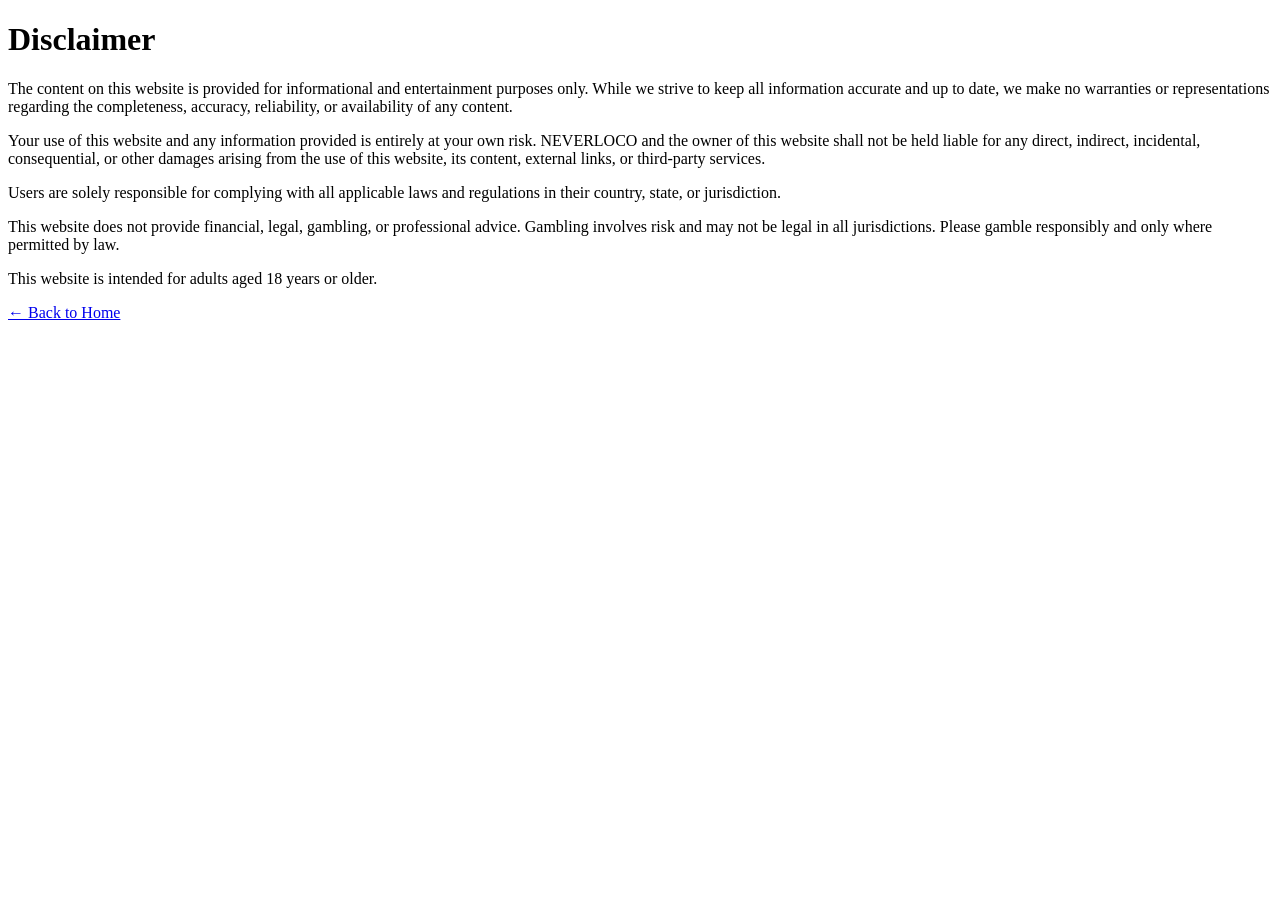
==== disclaimer.html @ 7003362d "Create disclaimer.html" ====
<!DOCTYPE html>
<html lang="en">
<head>
    <meta charset="UTF-8">
    <meta name="viewport" content="width=device-width, initial-scale=1.0">
    <title>Disclaimer - NEVERLOCO</title>
</head>
<body>

    <h1>Disclaimer</h1>

    <p>
        The content on this website is provided for informational and entertainment purposes only.
        While we strive to keep all information accurate and up to date, we make no warranties or
        representations regarding the completeness, accuracy, reliability, or availability of any content.
    </p>

    <p>
        Your use of this website and any information provided is entirely at your own risk.
        NEVERLOCO and the owner of this website shall not be held liable for any direct, indirect,
        incidental, consequential, or other damages arising from the use of this website, its content,
        external links, or third-party services.
    </p>

    <p>
        Users are solely responsible for complying with all applicable laws and regulations in their
        country, state, or jurisdiction.
    </p>

    <p>
        This website does not provide financial, legal, gambling, or professional advice.
        Gambling involves risk and may not be legal in all jurisdictions.
        Please gamble responsibly and only where permitted by law.
    </p>

    <p>
        This website is intended for adults aged 18 years or older.
    </p>

    <p>
        <a href="index.html">← Back to Home</a>
    </p>

</body>
</html>
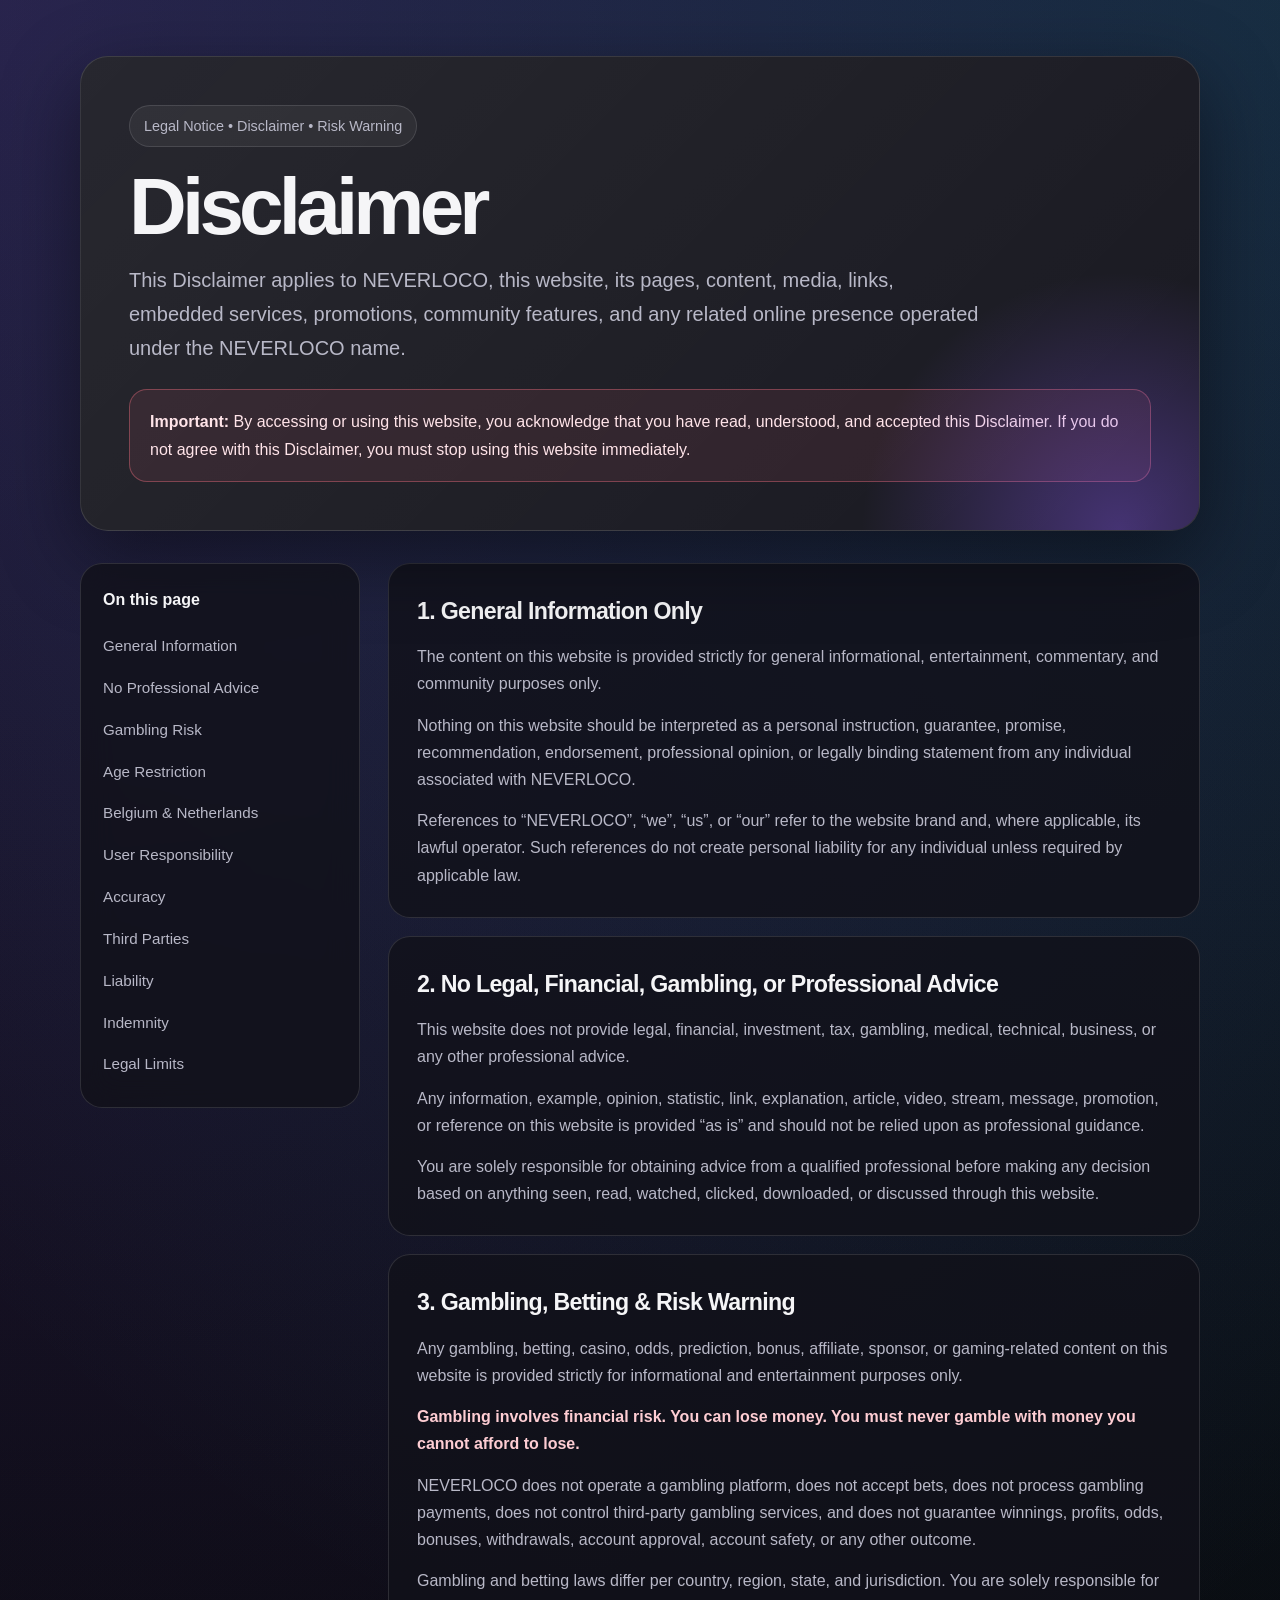
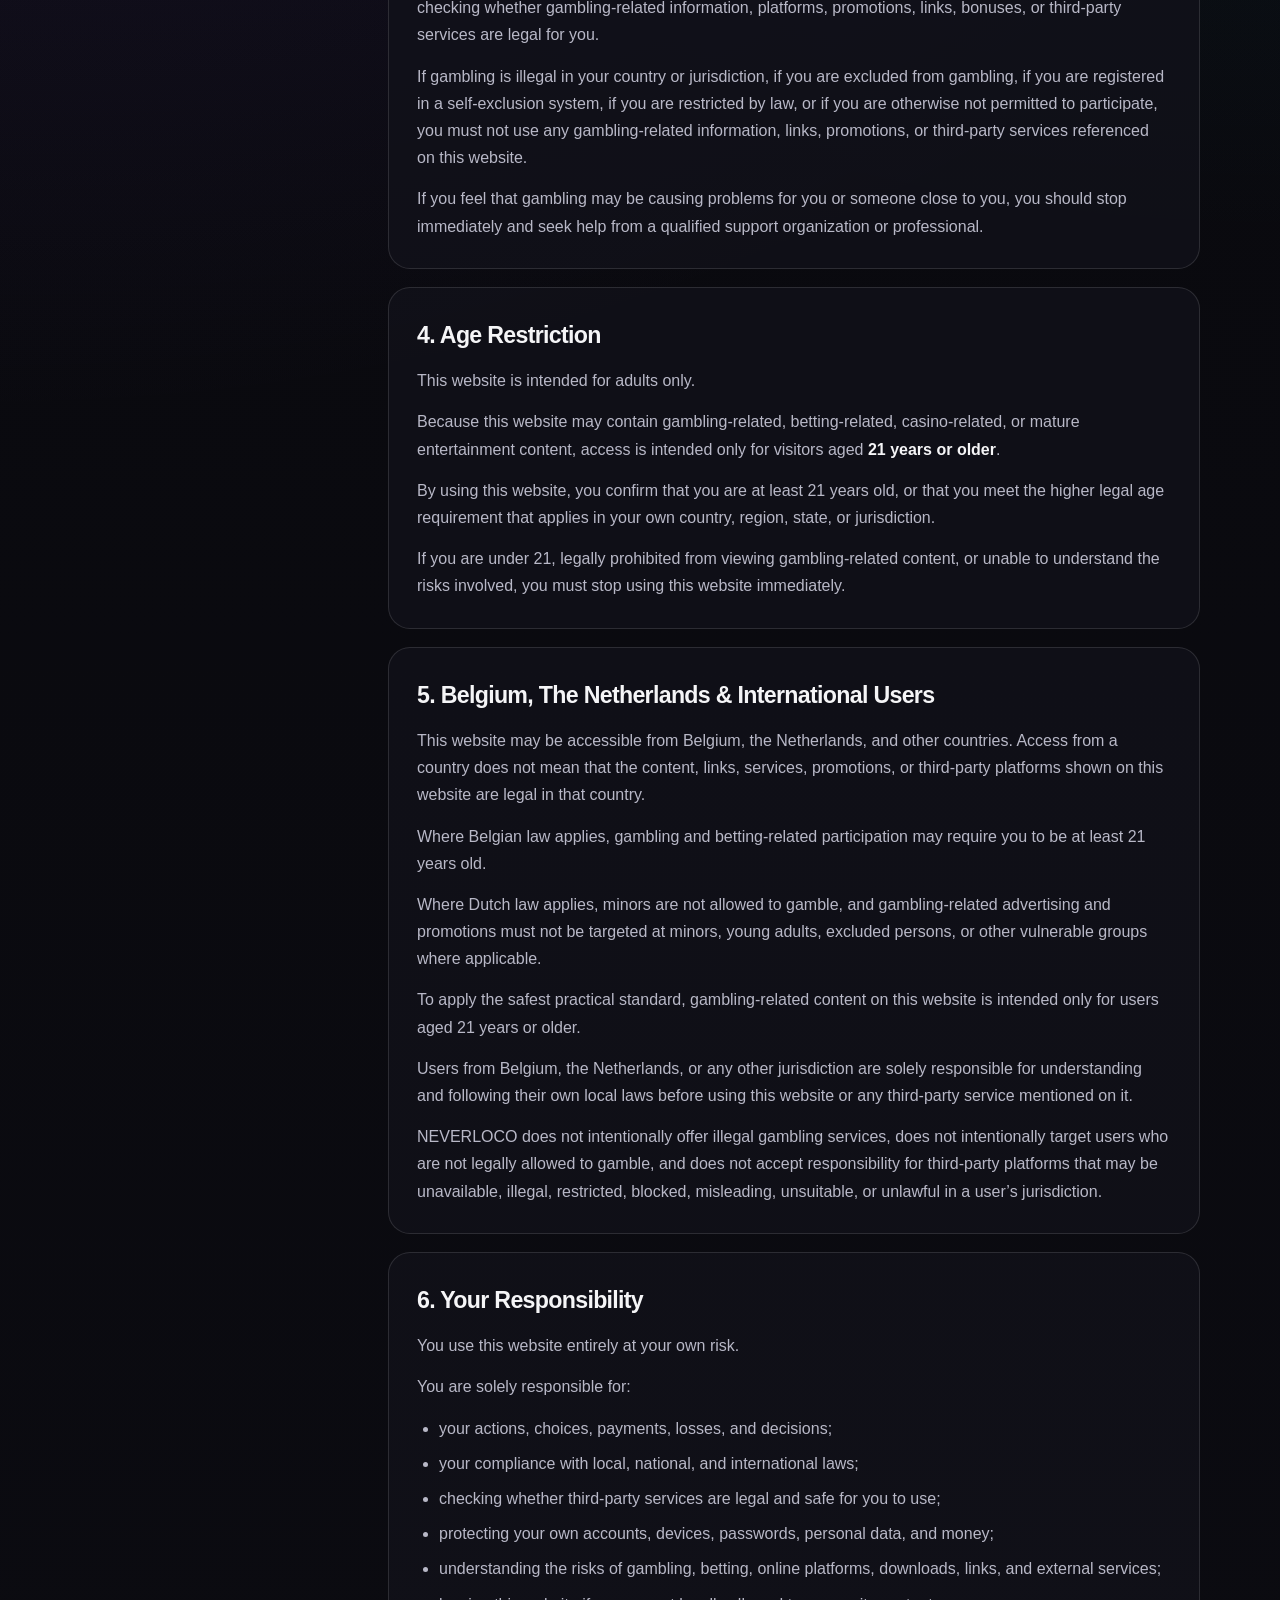
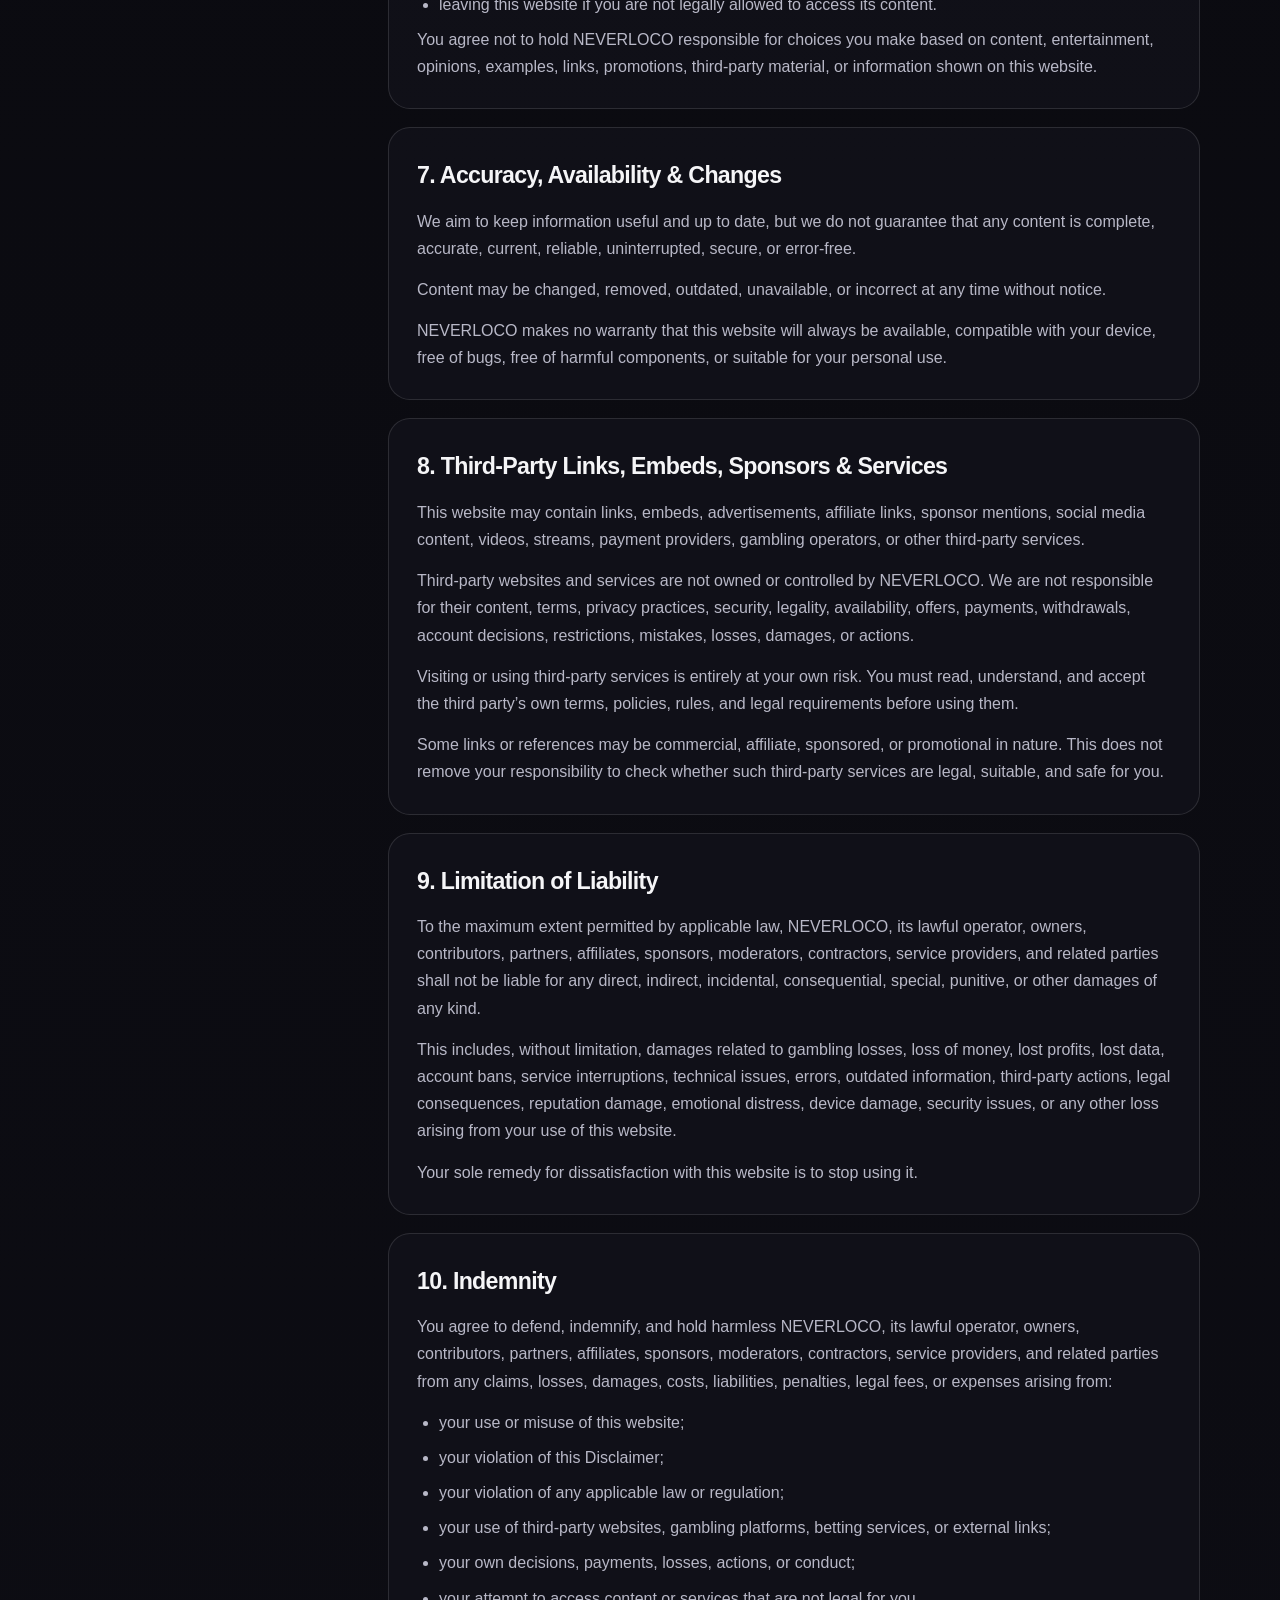
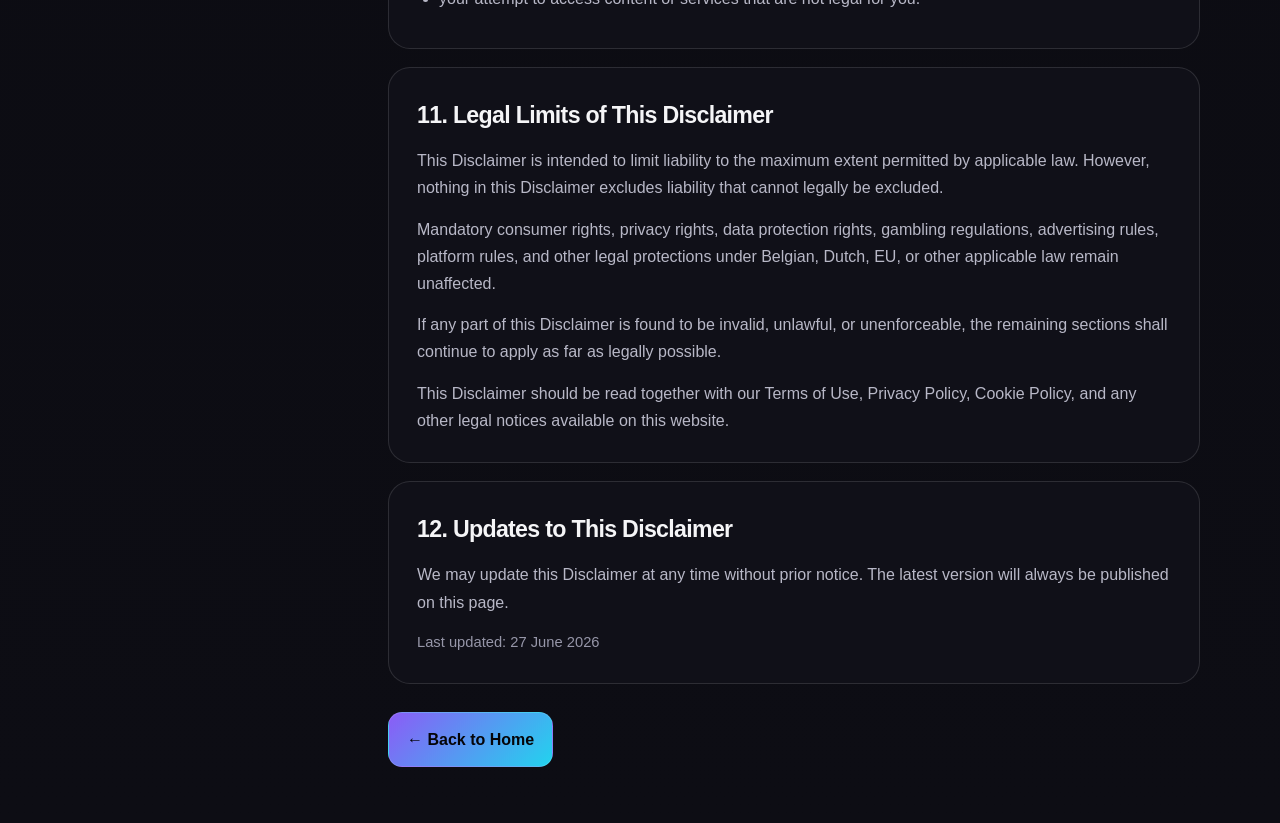
==== commit bc91660b: "Update disclaimer.html" ====
--- a/disclaimer.html
+++ b/disclaimer.html
@@ -1,45 +1,599 @@
 <!DOCTYPE html>
 <html lang="en">
 <head>
-    <meta charset="UTF-8">
-    <meta name="viewport" content="width=device-width, initial-scale=1.0">
+    <meta charset="UTF-8" />
+    <meta name="viewport" content="width=device-width, initial-scale=1.0" />
+    <meta name="robots" content="index, follow" />
+    <meta name="description" content="Disclaimer for NEVERLOCO. Important legal information about website use, liability, third-party links, gambling risk, Belgium, the Netherlands, and user responsibility." />
+
     <title>Disclaimer - NEVERLOCO</title>
+
+    <style>
+        :root {
+            --bg: #08080c;
+            --card: #12121a;
+            --card-soft: #181824;
+            --text: #f5f5f7;
+            --muted: #b8b8c7;
+            --accent: #8b5cf6;
+            --accent-2: #22d3ee;
+            --warning: #fb7185;
+            --border: rgba(255, 255, 255, 0.12);
+            --shadow: 0 25px 80px rgba(0, 0, 0, 0.45);
+        }
+
+        * {
+            box-sizing: border-box;
+        }
+
+        html {
+            scroll-behavior: smooth;
+        }
+
+        body {
+            margin: 0;
+            font-family: Inter, Arial, Helvetica, sans-serif;
+            background:
+                radial-gradient(circle at top left, rgba(139, 92, 246, 0.24), transparent 35%),
+                radial-gradient(circle at top right, rgba(34, 211, 238, 0.16), transparent 32%),
+                linear-gradient(180deg, #08080c 0%, #0d0d14 100%);
+            color: var(--text);
+            line-height: 1.7;
+        }
+
+        a {
+            color: inherit;
+        }
+
+        .page {
+            width: min(1120px, calc(100% - 32px));
+            margin: 0 auto;
+            padding: 56px 0;
+        }
+
+        .hero {
+            position: relative;
+            overflow: hidden;
+            padding: 48px;
+            border: 1px solid var(--border);
+            border-radius: 28px;
+            background:
+                linear-gradient(135deg, rgba(255, 255, 255, 0.09), rgba(255, 255, 255, 0.03)),
+                var(--card);
+            box-shadow: var(--shadow);
+        }
+
+        .hero::after {
+            content: "";
+            position: absolute;
+            right: -180px;
+            bottom: -260px;
+            width: 520px;
+            height: 520px;
+            background: radial-gradient(circle, rgba(139, 92, 246, 0.38), transparent 70%);
+            pointer-events: none;
+        }
+
+        .badge {
+            display: inline-flex;
+            align-items: center;
+            gap: 8px;
+            padding: 8px 14px;
+            border: 1px solid var(--border);
+            border-radius: 999px;
+            color: var(--muted);
+            background: rgba(255, 255, 255, 0.05);
+            font-size: 0.9rem;
+            margin-bottom: 22px;
+        }
+
+        h1 {
+            margin: 0 0 18px;
+            font-size: clamp(2.5rem, 7vw, 5rem);
+            line-height: 0.95;
+            letter-spacing: -0.06em;
+        }
+
+        .lead {
+            max-width: 850px;
+            font-size: clamp(1.05rem, 2vw, 1.25rem);
+            color: var(--muted);
+            margin: 0;
+        }
+
+        .notice {
+            margin-top: 24px;
+            padding: 18px 20px;
+            border: 1px solid rgba(251, 113, 133, 0.38);
+            border-radius: 18px;
+            background: rgba(251, 113, 133, 0.09);
+            color: #ffe4e9;
+        }
+
+        .content {
+            display: grid;
+            grid-template-columns: 280px 1fr;
+            gap: 28px;
+            margin-top: 32px;
+            align-items: start;
+        }
+
+        .toc {
+            position: sticky;
+            top: 24px;
+            padding: 22px;
+            border: 1px solid var(--border);
+            border-radius: 22px;
+            background: rgba(18, 18, 26, 0.82);
+            backdrop-filter: blur(16px);
+        }
+
+        .toc strong {
+            display: block;
+            margin-bottom: 12px;
+        }
+
+        .toc a {
+            display: block;
+            color: var(--muted);
+            text-decoration: none;
+            padding: 8px 0;
+            font-size: 0.95rem;
+        }
+
+        .toc a:hover {
+            color: var(--text);
+        }
+
+        section {
+            padding: 28px;
+            border: 1px solid var(--border);
+            border-radius: 22px;
+            background: rgba(18, 18, 26, 0.82);
+            margin-bottom: 18px;
+        }
+
+        h2 {
+            margin: 0 0 12px;
+            font-size: 1.45rem;
+            letter-spacing: -0.03em;
+        }
+
+        p {
+            margin: 0 0 14px;
+            color: var(--muted);
+        }
+
+        p:last-child {
+            margin-bottom: 0;
+        }
+
+        ul {
+            margin: 12px 0 0;
+            padding-left: 22px;
+            color: var(--muted);
+        }
+
+        li {
+            margin-bottom: 8px;
+        }
+
+        .strong {
+            color: var(--text);
+            font-weight: 700;
+        }
+
+        .warning {
+            color: #fecdd3;
+            font-weight: 700;
+        }
+
+        .footer-actions {
+            display: flex;
+            flex-wrap: wrap;
+            gap: 12px;
+            margin-top: 28px;
+        }
+
+        .button {
+            display: inline-flex;
+            align-items: center;
+            justify-content: center;
+            padding: 13px 18px;
+            border-radius: 14px;
+            text-decoration: none;
+            font-weight: 700;
+            border: 1px solid var(--border);
+            background: linear-gradient(135deg, var(--accent), var(--accent-2));
+            color: #050508;
+        }
+
+        .button.secondary {
+            background: rgba(255, 255, 255, 0.06);
+            color: var(--text);
+        }
+
+        .small {
+            font-size: 0.92rem;
+            color: #9696a8;
+        }
+
+        @media (max-width: 860px) {
+            .page {
+                width: min(100% - 24px, 1120px);
+                padding: 32px 0;
+            }
+
+            .hero {
+                padding: 32px 24px;
+            }
+
+            .content {
+                grid-template-columns: 1fr;
+            }
+
+            .toc {
+                position: relative;
+                top: 0;
+            }
+
+            section {
+                padding: 22px;
+            }
+        }
+    </style>
 </head>
+
 <body>
-
-    <h1>Disclaimer</h1>
-
-    <p>
-        The content on this website is provided for informational and entertainment purposes only.
-        While we strive to keep all information accurate and up to date, we make no warranties or
-        representations regarding the completeness, accuracy, reliability, or availability of any content.
-    </p>
-
-    <p>
-        Your use of this website and any information provided is entirely at your own risk.
-        NEVERLOCO and the owner of this website shall not be held liable for any direct, indirect,
-        incidental, consequential, or other damages arising from the use of this website, its content,
-        external links, or third-party services.
-    </p>
-
-    <p>
-        Users are solely responsible for complying with all applicable laws and regulations in their
-        country, state, or jurisdiction.
-    </p>
-
-    <p>
-        This website does not provide financial, legal, gambling, or professional advice.
-        Gambling involves risk and may not be legal in all jurisdictions.
-        Please gamble responsibly and only where permitted by law.
-    </p>
-
-    <p>
-        This website is intended for adults aged 18 years or older.
-    </p>
-
-    <p>
-        <a href="index.html">← Back to Home</a>
-    </p>
-
+    <main class="page">
+        <header class="hero">
+            <div class="badge">Legal Notice • Disclaimer • Risk Warning</div>
+
+            <h1>Disclaimer</h1>
+
+            <p class="lead">
+                This Disclaimer applies to NEVERLOCO, this website, its pages, content, media, links,
+                embedded services, promotions, community features, and any related online presence operated
+                under the NEVERLOCO name.
+            </p>
+
+            <div class="notice">
+                <strong>Important:</strong>
+                By accessing or using this website, you acknowledge that you have read, understood,
+                and accepted this Disclaimer. If you do not agree with this Disclaimer, you must stop
+                using this website immediately.
+            </div>
+        </header>
+
+        <div class="content">
+            <nav class="toc" aria-label="Disclaimer navigation">
+                <strong>On this page</strong>
+                <a href="#general">General Information</a>
+                <a href="#no-advice">No Professional Advice</a>
+                <a href="#gambling">Gambling Risk</a>
+                <a href="#age">Age Restriction</a>
+                <a href="#jurisdiction">Belgium & Netherlands</a>
+                <a href="#responsibility">User Responsibility</a>
+                <a href="#accuracy">Accuracy</a>
+                <a href="#third-parties">Third Parties</a>
+                <a href="#liability">Liability</a>
+                <a href="#indemnity">Indemnity</a>
+                <a href="#legal-limits">Legal Limits</a>
+            </nav>
+
+            <div>
+                <section id="general">
+                    <h2>1. General Information Only</h2>
+
+                    <p>
+                        The content on this website is provided strictly for general informational,
+                        entertainment, commentary, and community purposes only.
+                    </p>
+
+                    <p>
+                        Nothing on this website should be interpreted as a personal instruction,
+                        guarantee, promise, recommendation, endorsement, professional opinion, or legally
+                        binding statement from any individual associated with NEVERLOCO.
+                    </p>
+
+                    <p>
+                        References to “NEVERLOCO”, “we”, “us”, or “our” refer to the website brand and,
+                        where applicable, its lawful operator. Such references do not create personal
+                        liability for any individual unless required by applicable law.
+                    </p>
+                </section>
+
+                <section id="no-advice">
+                    <h2>2. No Legal, Financial, Gambling, or Professional Advice</h2>
+
+                    <p>
+                        This website does not provide legal, financial, investment, tax, gambling,
+                        medical, technical, business, or any other professional advice.
+                    </p>
+
+                    <p>
+                        Any information, example, opinion, statistic, link, explanation, article,
+                        video, stream, message, promotion, or reference on this website is provided
+                        “as is” and should not be relied upon as professional guidance.
+                    </p>
+
+                    <p>
+                        You are solely responsible for obtaining advice from a qualified professional
+                        before making any decision based on anything seen, read, watched, clicked,
+                        downloaded, or discussed through this website.
+                    </p>
+                </section>
+
+                <section id="gambling">
+                    <h2>3. Gambling, Betting & Risk Warning</h2>
+
+                    <p>
+                        Any gambling, betting, casino, odds, prediction, bonus, affiliate, sponsor,
+                        or gaming-related content on this website is provided strictly for informational
+                        and entertainment purposes only.
+                    </p>
+
+                    <p class="warning">
+                        Gambling involves financial risk. You can lose money. You must never gamble
+                        with money you cannot afford to lose.
+                    </p>
+
+                    <p>
+                        NEVERLOCO does not operate a gambling platform, does not accept bets, does not
+                        process gambling payments, does not control third-party gambling services, and
+                        does not guarantee winnings, profits, odds, bonuses, withdrawals, account approval,
+                        account safety, or any other outcome.
+                    </p>
+
+                    <p>
+                        Gambling and betting laws differ per country, region, state, and jurisdiction.
+                        You are solely responsible for checking whether gambling-related information,
+                        platforms, promotions, links, bonuses, or third-party services are legal for you.
+                    </p>
+
+                    <p>
+                        If gambling is illegal in your country or jurisdiction, if you are excluded from
+                        gambling, if you are registered in a self-exclusion system, if you are restricted
+                        by law, or if you are otherwise not permitted to participate, you must not use
+                        any gambling-related information, links, promotions, or third-party services
+                        referenced on this website.
+                    </p>
+
+                    <p>
+                        If you feel that gambling may be causing problems for you or someone close to you,
+                        you should stop immediately and seek help from a qualified support organization
+                        or professional.
+                    </p>
+                </section>
+
+                <section id="age">
+                    <h2>4. Age Restriction</h2>
+
+                    <p>
+                        This website is intended for adults only.
+                    </p>
+
+                    <p>
+                        Because this website may contain gambling-related, betting-related, casino-related,
+                        or mature entertainment content, access is intended only for visitors aged
+                        <span class="strong">21 years or older</span>.
+                    </p>
+
+                    <p>
+                        By using this website, you confirm that you are at least 21 years old, or that you
+                        meet the higher legal age requirement that applies in your own country, region,
+                        state, or jurisdiction.
+                    </p>
+
+                    <p>
+                        If you are under 21, legally prohibited from viewing gambling-related content,
+                        or unable to understand the risks involved, you must stop using this website
+                        immediately.
+                    </p>
+                </section>
+
+                <section id="jurisdiction">
+                    <h2>5. Belgium, The Netherlands & International Users</h2>
+
+                    <p>
+                        This website may be accessible from Belgium, the Netherlands, and other countries.
+                        Access from a country does not mean that the content, links, services, promotions,
+                        or third-party platforms shown on this website are legal in that country.
+                    </p>
+
+                    <p>
+                        Where Belgian law applies, gambling and betting-related participation may require
+                        you to be at least 21 years old.
+                    </p>
+
+                    <p>
+                        Where Dutch law applies, minors are not allowed to gamble, and gambling-related
+                        advertising and promotions must not be targeted at minors, young adults, excluded
+                        persons, or other vulnerable groups where applicable.
+                    </p>
+
+                    <p>
+                        To apply the safest practical standard, gambling-related content on this website
+                        is intended only for users aged 21 years or older.
+                    </p>
+
+                    <p>
+                        Users from Belgium, the Netherlands, or any other jurisdiction are solely responsible
+                        for understanding and following their own local laws before using this website or any
+                        third-party service mentioned on it.
+                    </p>
+
+                    <p>
+                        NEVERLOCO does not intentionally offer illegal gambling services, does not intentionally
+                        target users who are not legally allowed to gamble, and does not accept responsibility
+                        for third-party platforms that may be unavailable, illegal, restricted, blocked,
+                        misleading, unsuitable, or unlawful in a user’s jurisdiction.
+                    </p>
+                </section>
+
+                <section id="responsibility">
+                    <h2>6. Your Responsibility</h2>
+
+                    <p>
+                        You use this website entirely at your own risk.
+                    </p>
+
+                    <p>
+                        You are solely responsible for:
+                    </p>
+
+                    <ul>
+                        <li>your actions, choices, payments, losses, and decisions;</li>
+                        <li>your compliance with local, national, and international laws;</li>
+                        <li>checking whether third-party services are legal and safe for you to use;</li>
+                        <li>protecting your own accounts, devices, passwords, personal data, and money;</li>
+                        <li>understanding the risks of gambling, betting, online platforms, downloads, links, and external services;</li>
+                        <li>leaving this website if you are not legally allowed to access its content.</li>
+                    </ul>
+
+                    <p>
+                        You agree not to hold NEVERLOCO responsible for choices you make based on content,
+                        entertainment, opinions, examples, links, promotions, third-party material, or
+                        information shown on this website.
+                    </p>
+                </section>
+
+                <section id="accuracy">
+                    <h2>7. Accuracy, Availability & Changes</h2>
+
+                    <p>
+                        We aim to keep information useful and up to date, but we do not guarantee that any
+                        content is complete, accurate, current, reliable, uninterrupted, secure, or error-free.
+                    </p>
+
+                    <p>
+                        Content may be changed, removed, outdated, unavailable, or incorrect at any time
+                        without notice.
+                    </p>
+
+                    <p>
+                        NEVERLOCO makes no warranty that this website will always be available, compatible
+                        with your device, free of bugs, free of harmful components, or suitable for your
+                        personal use.
+                    </p>
+                </section>
+
+                <section id="third-parties">
+                    <h2>8. Third-Party Links, Embeds, Sponsors & Services</h2>
+
+                    <p>
+                        This website may contain links, embeds, advertisements, affiliate links, sponsor
+                        mentions, social media content, videos, streams, payment providers, gambling operators,
+                        or other third-party services.
+                    </p>
+
+                    <p>
+                        Third-party websites and services are not owned or controlled by NEVERLOCO. We are
+                        not responsible for their content, terms, privacy practices, security, legality,
+                        availability, offers, payments, withdrawals, account decisions, restrictions, mistakes,
+                        losses, damages, or actions.
+                    </p>
+
+                    <p>
+                        Visiting or using third-party services is entirely at your own risk. You must read,
+                        understand, and accept the third party’s own terms, policies, rules, and legal
+                        requirements before using them.
+                    </p>
+
+                    <p>
+                        Some links or references may be commercial, affiliate, sponsored, or promotional in
+                        nature. This does not remove your responsibility to check whether such third-party
+                        services are legal, suitable, and safe for you.
+                    </p>
+                </section>
+
+                <section id="liability">
+                    <h2>9. Limitation of Liability</h2>
+
+                    <p>
+                        To the maximum extent permitted by applicable law, NEVERLOCO, its lawful operator,
+                        owners, contributors, partners, affiliates, sponsors, moderators, contractors, service
+                        providers, and related parties shall not be liable for any direct, indirect, incidental,
+                        consequential, special, punitive, or other damages of any kind.
+                    </p>
+
+                    <p>
+                        This includes, without limitation, damages related to gambling losses, loss of money,
+                        lost profits, lost data, account bans, service interruptions, technical issues, errors,
+                        outdated information, third-party actions, legal consequences, reputation damage,
+                        emotional distress, device damage, security issues, or any other loss arising from
+                        your use of this website.
+                    </p>
+
+                    <p>
+                        Your sole remedy for dissatisfaction with this website is to stop using it.
+                    </p>
+                </section>
+
+                <section id="indemnity">
+                    <h2>10. Indemnity</h2>
+
+                    <p>
+                        You agree to defend, indemnify, and hold harmless NEVERLOCO, its lawful operator,
+                        owners, contributors, partners, affiliates, sponsors, moderators, contractors, service
+                        providers, and related parties from any claims, losses, damages, costs, liabilities,
+                        penalties, legal fees, or expenses arising from:
+                    </p>
+
+                    <ul>
+                        <li>your use or misuse of this website;</li>
+                        <li>your violation of this Disclaimer;</li>
+                        <li>your violation of any applicable law or regulation;</li>
+                        <li>your use of third-party websites, gambling platforms, betting services, or external links;</li>
+                        <li>your own decisions, payments, losses, actions, or conduct;</li>
+                        <li>your attempt to access content or services that are not legal for you.</li>
+                    </ul>
+                </section>
+
+                <section id="legal-limits">
+                    <h2>11. Legal Limits of This Disclaimer</h2>
+
+                    <p>
+                        This Disclaimer is intended to limit liability to the maximum extent permitted by
+                        applicable law. However, nothing in this Disclaimer excludes liability that cannot
+                        legally be excluded.
+                    </p>
+
+                    <p>
+                        Mandatory consumer rights, privacy rights, data protection rights, gambling regulations,
+                        advertising rules, platform rules, and other legal protections under Belgian, Dutch,
+                        EU, or other applicable law remain unaffected.
+                    </p>
+
+                    <p>
+                        If any part of this Disclaimer is found to be invalid, unlawful, or unenforceable,
+                        the remaining sections shall continue to apply as far as legally possible.
+                    </p>
+
+                    <p>
+                        This Disclaimer should be read together with our Terms of Use, Privacy Policy,
+                        Cookie Policy, and any other legal notices available on this website.
+                    </p>
+                </section>
+
+                <section>
+                    <h2>12. Updates to This Disclaimer</h2>
+
+                    <p>
+                        We may update this Disclaimer at any time without prior notice. The latest version
+                        will always be published on this page.
+                    </p>
+
+                    <p class="small">
+                        Last updated: 27 June 2026
+                    </p>
+                </section>
+
+                <div class="footer-actions">
+                    <a class="button" href="index.html">← Back to Home</a>
+                </div>
+            </div>
+        </div>
+    </main>
 </body>
 </html>
